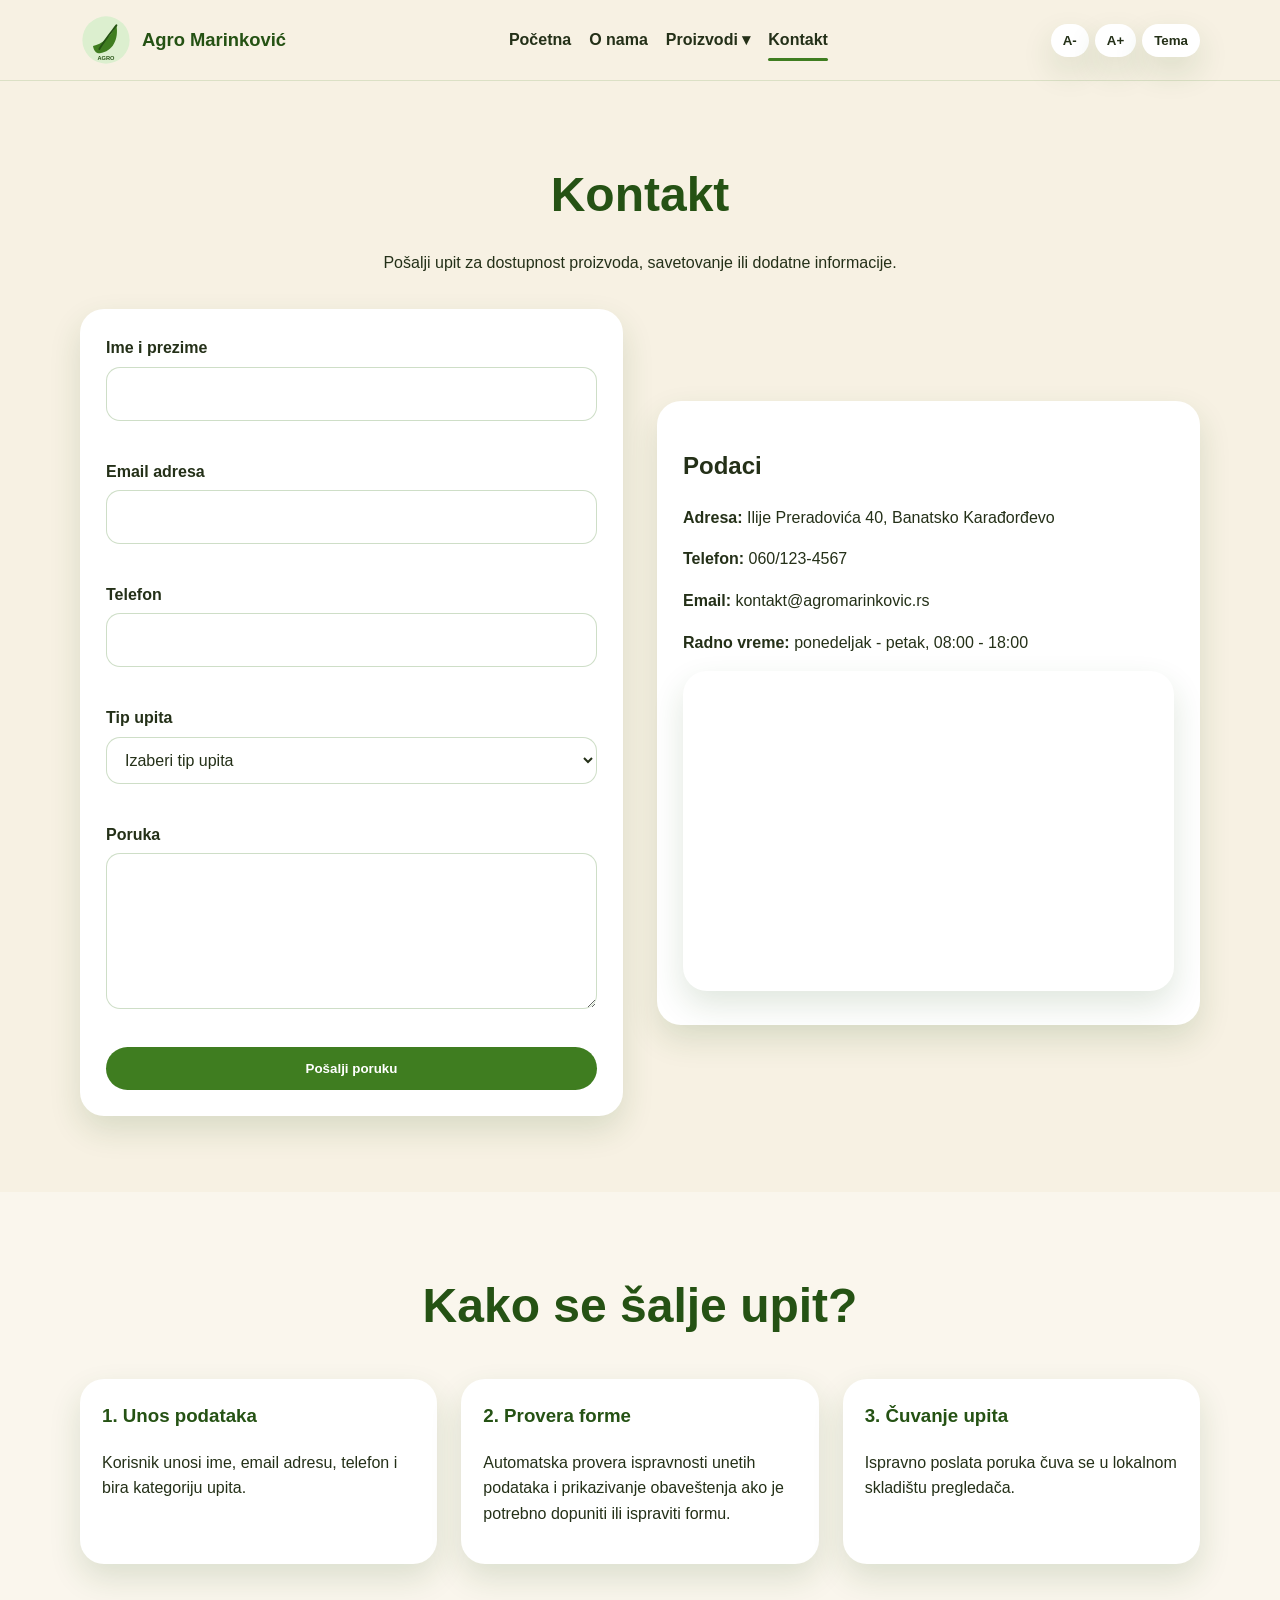
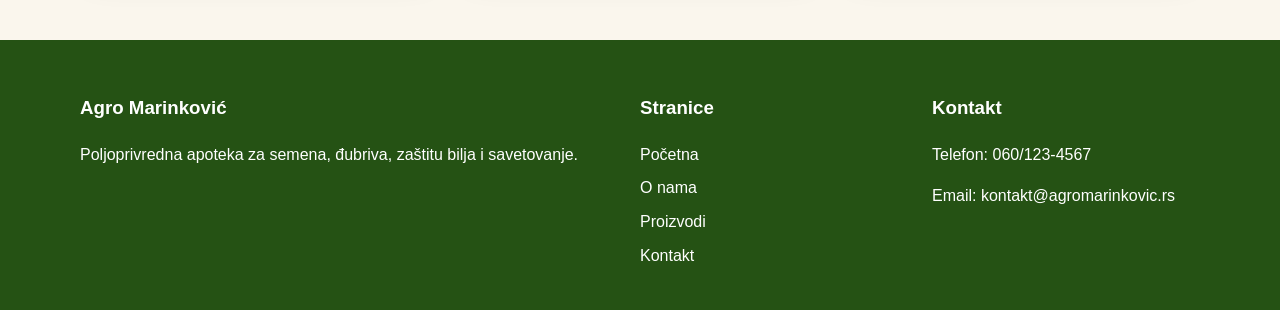
==== kontakt.html @ a2be4af8 "Add files via upload" ====
<!DOCTYPE html>
<html lang="sr">
<head>
    <meta charset="UTF-8">
    <meta name="description" content="Kontakt strana poljoprivredne apoteke Agro Marinković sa formom, mapom, radnim vremenom i podacima za kontakt.">
    <meta name="keywords" content="Agro Marinković, kontakt, poljoprivredna apoteka, forma, mapa">
    <meta name="author" content="Jovana Marinkovic">
    <meta name="viewport" content="width=device-width, initial-scale=1.0">
    <title>Kontakt - Agro Marinković</title>
    <link rel="stylesheet" href="css/stil.css">
</head>
<body>
    <header class="zaglavlje">
        <div class="omotac navigacija">
            <a href="index.html" class="logo">
                <img src="slike/logo.svg" alt="Logo poljoprivredne apoteke Agro Marinković">
                <span>Agro Marinković</span>
            </a>

            <button class="dugme-meni" id="dugmeMeni">☰</button>

            <nav class="meni" id="meni">
                <a href="index.html">Početna</a>
                <a href="o-nama.html">O nama</a>

                <div class="padajuci-meni">
                    <button class="padajuci-dugme" type="button">Proizvodi ▾</button>

                    <div class="padajuci-sadrzaj">
                        <a href="proizvodi.html#semena">Semena</a>
                        <a href="proizvodi.html#djubriva">Đubriva</a>
                        <a href="proizvodi.html#zastita">Zaštita bilja</a>
                        <a href="proizvodi.html#navodnjavanje">Navodnjavanje</a>
                    </div>
                </div>

                <a href="kontakt.html" class="aktivna">Kontakt</a>
            </nav>

            <div class="podesavanja">
                <button id="manjiFont">A-</button>
                <button id="veciFont">A+</button>
                <button id="promenaTeme">Tema</button>
            </div>
        </div>
    </header>

    <main>
        <section class="sekcija">
            <div class="omotac">
                <div class="naslov-sekcije">
                    <h1>Kontakt</h1>
                    <p>Pošalji upit za dostupnost proizvoda, savetovanje ili dodatne informacije.</p>
                </div>

                <div class="dve-kolone">
                    <form class="forma" id="kontaktForma">
                        <div class="polje">
                            <label for="ime">Ime i prezime</label>
                            <input type="text" id="ime" name="ime">
                            <span class="greska" id="greskaIme"></span>
                        </div>

                        <div class="polje">
                            <label for="email">Email adresa</label>
                            <input type="email" id="email" name="email">
                            <span class="greska" id="greskaEmail"></span>
                        </div>

                        <div class="polje">
                            <label for="telefon">Telefon</label>
                            <input type="text" id="telefon" name="telefon">
                            <span class="greska" id="greskaTelefon"></span>
                        </div>

                        <div class="polje">
                            <label for="tip">Tip upita</label>
                            <select id="tip" name="tip">
                                <option value="">Izaberi tip upita</option>
                                <option value="Semena">Semena</option>
                                <option value="Đubriva">Đubriva</option>
                                <option value="Zaštita bilja">Zaštita bilja</option>
                                <option value="Oprema">Oprema</option>
                                <option value="Savetovanje">Savetovanje</option>
                            </select>
                            <span class="greska" id="greskaTip"></span>
                        </div>

                        <div class="polje">
                            <label for="poruka">Poruka</label>
                            <textarea id="poruka" name="poruka" rows="5"></textarea>
                            <span class="greska" id="greskaPoruka"></span>
                        </div>

                        <button type="submit" class="dugme primarno">Pošalji poruku</button>
                        <p class="uspeh" id="uspeh">Poruka je uspešno sačuvana u pregledaču.</p>
                    </form>

                   <div class="panel">
    <h2>Podaci</h2>
    <p><strong>Adresa:</strong> Ilije Preradovića 40, Banatsko Karađorđevo</p>
    <p><strong>Telefon:</strong> 060/123-4567</p>
    <p><strong>Email:</strong> kontakt@agromarinkovic.rs</p>
    <p><strong>Radno vreme:</strong> ponedeljak - petak, 08:00 - 18:00</p>

    <iframe class="ugradjeni-okvir" src="https://www.google.com/maps?q=Ilije%20Preradovi%C4%87a%2040%2C%20Banatsko%20Kara%C4%91or%C4%91evo&output=embed" title="Mapa lokacije Agro Marinković"></iframe>
</div>
                </div>
            </div>
        </section>

        <section class="sekcija svetla">
            <div class="omotac">
                <div class="naslov-sekcije">
                    <h2>Kako se šalje upit?</h2>
                    
                </div>

                <div class="tri-kolone">
                    <article class="kartica">
                        <div>
                            <h3>1. Unos podataka</h3>
                            <p>Korisnik unosi ime, email adresu, telefon i bira kategoriju upita.</p>
                        </div>
                    </article>

                    <article class="kartica">
                        <div>
                            <h3>2. Provera forme</h3>
                            <p>Automatska provera ispravnosti unetih podataka i prikazivanje obaveštenja ako je potrebno dopuniti ili ispraviti formu.</p>
                        </div>
                    </article>

                    <article class="kartica">
                        <div>
                            <h3>3. Čuvanje upita</h3>
                            <p>Ispravno poslata poruka čuva se u lokalnom skladištu pregledača.</p>
                        </div>
                    </article>
                </div>
            </div>
        </section>
    </main>

    <footer class="podnozje">
        <div class="omotac podnozje-mreza">
            <div>
                <h3>Agro Marinković</h3>
                <p>Poljoprivredna apoteka za semena, đubriva, zaštitu bilja i savetovanje.</p>
            </div>

            <div>
                <h3>Stranice</h3>
                <a href="index.html">Početna</a>
                <a href="o-nama.html">O nama</a>
                <a href="proizvodi.html">Proizvodi</a>
                <a href="kontakt.html">Kontakt</a>
            </div>

            <div>
                <h3>Kontakt</h3>
                <p>Telefon: 060/123-4567</p>
                <p>Email: kontakt@agromarinkovic.rs</p>
            </div>
        </div>
    </footer>

    <script src="js/skripta.js"></script>
</body>
</html>
---- css/stil.css ----
:root {
    --zelena: #3f7d20;
    --tamnozelena: #255214;
    --svetlozelena: #dcefcf;
    --bez: #f7f1e3;
    --bela: #ffffff;
    --braon: #8b5e34;
    --tekst: #243018;
    --senka: 0 14px 32px rgba(37, 82, 20, 0.14);
    --velicina: 16px;
}

* {
    box-sizing: border-box;
}

html {
    scroll-behavior: smooth;
}

body {
    margin: 0;
    font-family: Arial, Helvetica, sans-serif;
    font-size: var(--velicina);
    line-height: 1.6;
    background: var(--bez);
    color: var(--tekst);
}

body.tamna-tema {
    --bez: #172113;
    --bela: #24301f;
    --tekst: #f4f7ef;
    --svetlozelena: #31452a;
    --senka: 0 14px 32px rgba(0, 0, 0, 0.35);
}

img {
    max-width: 100%;
    display: block;
}

a {
    color: inherit;
}

.omotac {
    width: min(1120px, 92%);
    margin: auto;
}

.zaglavlje {
    position: sticky;
    top: 0;
    z-index: 50;
    background: rgba(247, 241, 227, 0.96);
    border-bottom: 1px solid rgba(63, 125, 32, 0.15);
}

body.tamna-tema .zaglavlje {
    background: rgba(23, 33, 19, 0.96);
}

.navigacija {
    display: flex;
    align-items: center;
    justify-content: space-between;
    gap: 18px;
    padding: 14px 0;
}

.logo {
    display: flex;
    align-items: center;
    gap: 10px;
    text-decoration: none;
    font-weight: 800;
    color: var(--tamnozelena);
}

body.tamna-tema .logo {
    color: var(--svetlozelena);
}

.logo img {
    width: 52px;
    height: 52px;
}

.logo span {
    font-size: 1.15rem;
}

.meni {
    display: flex;
    align-items: center;
    gap: 18px;
}

.meni a {
    text-decoration: none;
    font-weight: 700;
    padding: 8px 0;
    position: relative;
}

.meni a::after {
    content: "";
    position: absolute;
    left: 0;
    bottom: 0;
    width: 0;
    height: 3px;
    background: var(--zelena);
    border-radius: 20px;
    transition: 0.25s;
}

.meni a:hover::after,
.meni a.aktivna::after {
    width: 100%;
}

.podesavanja {
    display: flex;
    gap: 6px;
}

.podesavanja button,
.dugme-meni {
    border: 0;
    background: var(--bela);
    color: var(--tekst);
    box-shadow: var(--senka);
    border-radius: 999px;
    padding: 9px 12px;
    font-weight: 800;
    cursor: pointer;
    transition: 0.25s;
}

.podesavanja button:hover,
.dugme-meni:hover {
    transform: translateY(-2px);
}

.dugme-meni {
    display: none;
    font-size: 1.3rem;
}

.pocetna {
    min-height: 74vh;
    display: flex;
    align-items: center;
    background: linear-gradient(135deg, #dcefcf, #f7f1e3);
    overflow: hidden;
}

body.tamna-tema .pocetna {
    background: linear-gradient(135deg, #24301f, #172113);
}

.pocetna-sadrzaj {
    display: grid;
    grid-template-columns: 1.1fr 0.9fr;
    gap: 44px;
    align-items: center;
    padding: 70px 0;
}

.pocetna h1 {
    font-size: clamp(2.4rem, 5vw, 4.8rem);
    line-height: 1.05;
    margin: 0 0 18px;
    color: var(--tamnozelena);
}

body.tamna-tema .pocetna h1 {
    color: var(--svetlozelena);
}

.pocetna p {
    font-size: 1.1rem;
}

.oznaka {
    display: inline-block;
    background: var(--zelena);
    color: white;
    padding: 8px 14px;
    border-radius: 999px;
    font-weight: 800;
    margin-bottom: 16px;
}

.tamna-oznaka {
    background: var(--svetlozelena);
    color: var(--tamnozelena);
}

.dugmad {
    display: flex;
    flex-wrap: wrap;
    gap: 12px;
    margin-top: 24px;
}

.dugme,
.malo-dugme {
    display: inline-flex;
    align-items: center;
    justify-content: center;
    text-decoration: none;
    border: 0;
    cursor: pointer;
    border-radius: 999px;
    font-weight: 800;
    transition: 0.25s;
}

.dugme {
    padding: 14px 22px;
}

.malo-dugme {
    padding: 10px 16px;
    background: var(--svetlozelena);
    color: var(--tamnozelena);
}

.primarno {
    background: var(--zelena);
    color: white;
}

.sekundarno {
    background: var(--bela);
    color: var(--tamnozelena);
    box-shadow: var(--senka);
}

.dugme:hover,
.malo-dugme:hover {
    transform: translateY(-3px);
}

.sekcija {
    padding: 76px 0;
}

.svetla {
    background: rgba(255, 255, 255, 0.35);
}

body.tamna-tema .svetla {
    background: rgba(255, 255, 255, 0.04);
}

.naslov-sekcije {
    max-width: 760px;
    margin: 0 auto 34px;
    text-align: center;
}

.naslov-sekcije h1,
.naslov-sekcije h2 {
    margin: 0 0 10px;
    color: var(--tamnozelena);
    font-size: clamp(1.9rem, 4vw, 3rem);
}

body.tamna-tema .naslov-sekcije h1,
body.tamna-tema .naslov-sekcije h2 {
    color: var(--svetlozelena);
}

.tri-kolone {
    display: grid;
    grid-template-columns: repeat(3, 1fr);
    gap: 24px;
}

.kartica {
    background: var(--bela);
    border-radius: 24px;
    box-shadow: var(--senka);
    overflow: hidden;
    transition: 0.3s;
}

.kartica:hover {
    transform: translateY(-8px);
}

.kartica img {
    width: 100%;
    height: 220px;
    object-fit: cover;
}

.kartica div {
    padding: 22px;
}

.kartica h2,
.kartica h3 {
    margin-top: 0;
    color: var(--tamnozelena);
}

body.tamna-tema .kartica h2,
body.tamna-tema .kartica h3 {
    color: var(--svetlozelena);
}

.dve-kolone {
    display: grid;
    grid-template-columns: 1fr 1fr;
    gap: 34px;
    align-items: center;
}

.lista {
    list-style: none;
    padding: 0;
    margin: 22px 0 0;
}

.lista li {
    padding: 12px 0;
    border-bottom: 1px solid rgba(63, 125, 32, 0.18);
}

.lista li::before {
    content: "✓ ";
    color: var(--zelena);
    font-weight: 900;
}

.zaobljena-slika,
.panel,
.forma,
.tabela,
.ugradjeni-okvir,
.video {
    border-radius: 24px;
    box-shadow: var(--senka);
}

.panel,
.forma {
    background: var(--bela);
    padding: 26px;
}

.video {
    width: 100%;
    background: #111;
}

.ugradjeni-okvir {
    width: 100%;
    min-height: 320px;
    border: 0;
}

.slajder {
    position: relative;
    border-radius: 24px;
    overflow: hidden;
    box-shadow: var(--senka);
    background: var(--bela);
}

.slajd {
    display: none;
    width: 100%;
    height: 420px;
    object-fit: cover;
}

.slajd.aktivan {
    display: block;
    animation: promenaSlike 0.4s ease;
}

.strelica {
    position: absolute;
    top: 50%;
    transform: translateY(-50%);
    border: 0;
    width: 46px;
    height: 46px;
    border-radius: 50%;
    background: rgba(255, 255, 255, 0.88);
    color: var(--tamnozelena);
    font-size: 1.8rem;
    font-weight: 900;
    cursor: pointer;
}

.levo {
    left: 14px;
}

.desno {
    right: 14px;
}

.pitanja {
    max-width: 850px;
    margin: auto;
}

.pitanje {
    width: 100%;
    border: 0;
    background: var(--bela);
    color: var(--tekst);
    padding: 18px 20px;
    text-align: left;
    font-weight: 900;
    font-size: 1rem;
    cursor: pointer;
    border-radius: 18px;
    box-shadow: var(--senka);
    margin-top: 12px;
}

.odgovor {
    display: none;
    background: var(--bela);
    padding: 0 20px 18px;
    border-radius: 0 0 18px 18px;
}

.odgovor.otvoren {
    display: block;
}

.tabela {
    width: 100%;
    border-collapse: collapse;
    overflow: hidden;
    background: var(--bela);
}

.tabela th,
.tabela td {
    padding: 15px;
    border-bottom: 1px solid rgba(63, 125, 32, 0.18);
    text-align: left;
}

.tabela th {
    background: var(--zelena);
    color: white;
}

.forma {
    display: grid;
    gap: 14px;
}

.polje {
    display: grid;
    gap: 6px;
}

.polje label {
    font-weight: 800;
}

.polje input,
.polje select,
.polje textarea {
    width: 100%;
    padding: 13px 14px;
    border: 1px solid rgba(63, 125, 32, 0.25);
    border-radius: 14px;
    background: var(--bela);
    color: var(--tekst);
    font: inherit;
}

.greska {
    color: #b00020;
    min-height: 18px;
    font-size: 0.92rem;
}

.uspeh {
    display: none;
    background: var(--svetlozelena);
    color: var(--tamnozelena);
    padding: 14px;
    border-radius: 14px;
    font-weight: 800;
}

.uspeh.prikazan {
    display: block;
}

.podnozje {
    background: var(--tamnozelena);
    color: white;
    padding: 34px 0;
}

.podnozje-mreza {
    display: grid;
    grid-template-columns: 2fr 1fr 1fr;
    gap: 24px;
}

.podnozje a {
    display: block;
    color: white;
    margin-bottom: 8px;
    text-decoration: none;
}

@keyframes promenaSlike {
    from {
        opacity: 0.45;
        transform: scale(1.03);
    }

    to {
        opacity: 1;
        transform: scale(1);
    }
}

@media (max-width: 850px) {
    .dugme-meni {
        display: inline-flex;
    }

    .meni {
        position: absolute;
        top: 82px;
        left: 4%;
        right: 4%;
        display: none;
        flex-direction: column;
        align-items: flex-start;
        background: var(--bela);
        padding: 18px;
        border-radius: 22px;
        box-shadow: var(--senka);
    }

    .meni.otvoren {
        display: flex;
    }

    .pocetna-sadrzaj,
    .dve-kolone,
    .tri-kolone,
    .podnozje-mreza {
        grid-template-columns: 1fr;
    }

    .slajd {
        height: 310px;
    }
}

@media (max-width: 520px) {
    .podesavanja {
        gap: 4px;
    }

    .podesavanja button {
        padding: 8px 9px;
        font-size: 0.85rem;
    }

    .sekcija {
        padding: 54px 0;
    }

    .pocetna-sadrzaj {
        padding: 50px 0;
    }
}.padajuci-meni {
    position: relative;
}

.padajuci-dugme {
    background: transparent;
    border: 0;
    color: var(--tekst);
    font: inherit;
    font-weight: 700;
    cursor: pointer;
    padding: 8px 0;
}

.padajuci-dugme.aktivna {
    position: relative;
}

.padajuci-dugme.aktivna::after {
    content: "";
    position: absolute;
    left: 0;
    bottom: 0;
    width: 100%;
    height: 3px;
    background: var(--zelena);
    border-radius: 20px;
}

.padajuci-sadrzaj {
    display: none;
    position: absolute;
    top: 36px;
    left: 0;
    min-width: 190px;
    background: var(--bela);
    box-shadow: var(--senka);
    border-radius: 16px;
    padding: 10px;
    z-index: 100;
}

.padajuci-sadrzaj a {
    display: block;
    padding: 10px 14px;
    border-radius: 12px;
    text-decoration: none;
    white-space: nowrap;
}

.padajuci-sadrzaj a::after {
    display: none;
}

.padajuci-sadrzaj a:hover {
    background: var(--svetlozelena);
}

.padajuci-meni:hover .padajuci-sadrzaj {
    display: block;
}

.padajuci-meni.otvoren .padajuci-sadrzaj {
    display: block;
}

@media (max-width: 850px) {
    .padajuci-meni {
        width: 100%;
    }

    .padajuci-dugme {
        width: 100%;
        text-align: left;
    }

    .padajuci-sadrzaj {
        position: static;
        box-shadow: none;
        background: transparent;
        padding: 6px 0 0 14px;
        border-radius: 0;
    }

    .padajuci-sadrzaj a {
        padding: 8px 0;
    }
}
.youtube-prikaz {
    position: relative;
    width: 100%;
    min-height: 320px;
    border-radius: 24px;
    overflow: hidden;
    box-shadow: var(--senka);
    background: #111;
}

.youtube-prikaz img {
    width: 100%;
    height: 420px;
    object-fit: cover;
    display: block;
}

.dugme-pusti-video {
    position: absolute;
    top: 50%;
    left: 50%;
    transform: translate(-50%, -50%);
    width: 82px;
    height: 82px;
    border-radius: 50%;
    border: 0;
    background: rgba(255, 255, 255, 0.92);
    color: var(--tamnozelena);
    font-size: 2rem;
    font-weight: 900;
    cursor: pointer;
    box-shadow: 0 10px 24px rgba(0, 0, 0, 0.2);
    transition: 0.25s;
}

.dugme-pusti-video:hover {
    transform: translate(-50%, -50%) scale(1.08);
}

.youtube-prikaz iframe {
    width: 100%;
    height: 420px;
    border: 0;
    display: block;
}
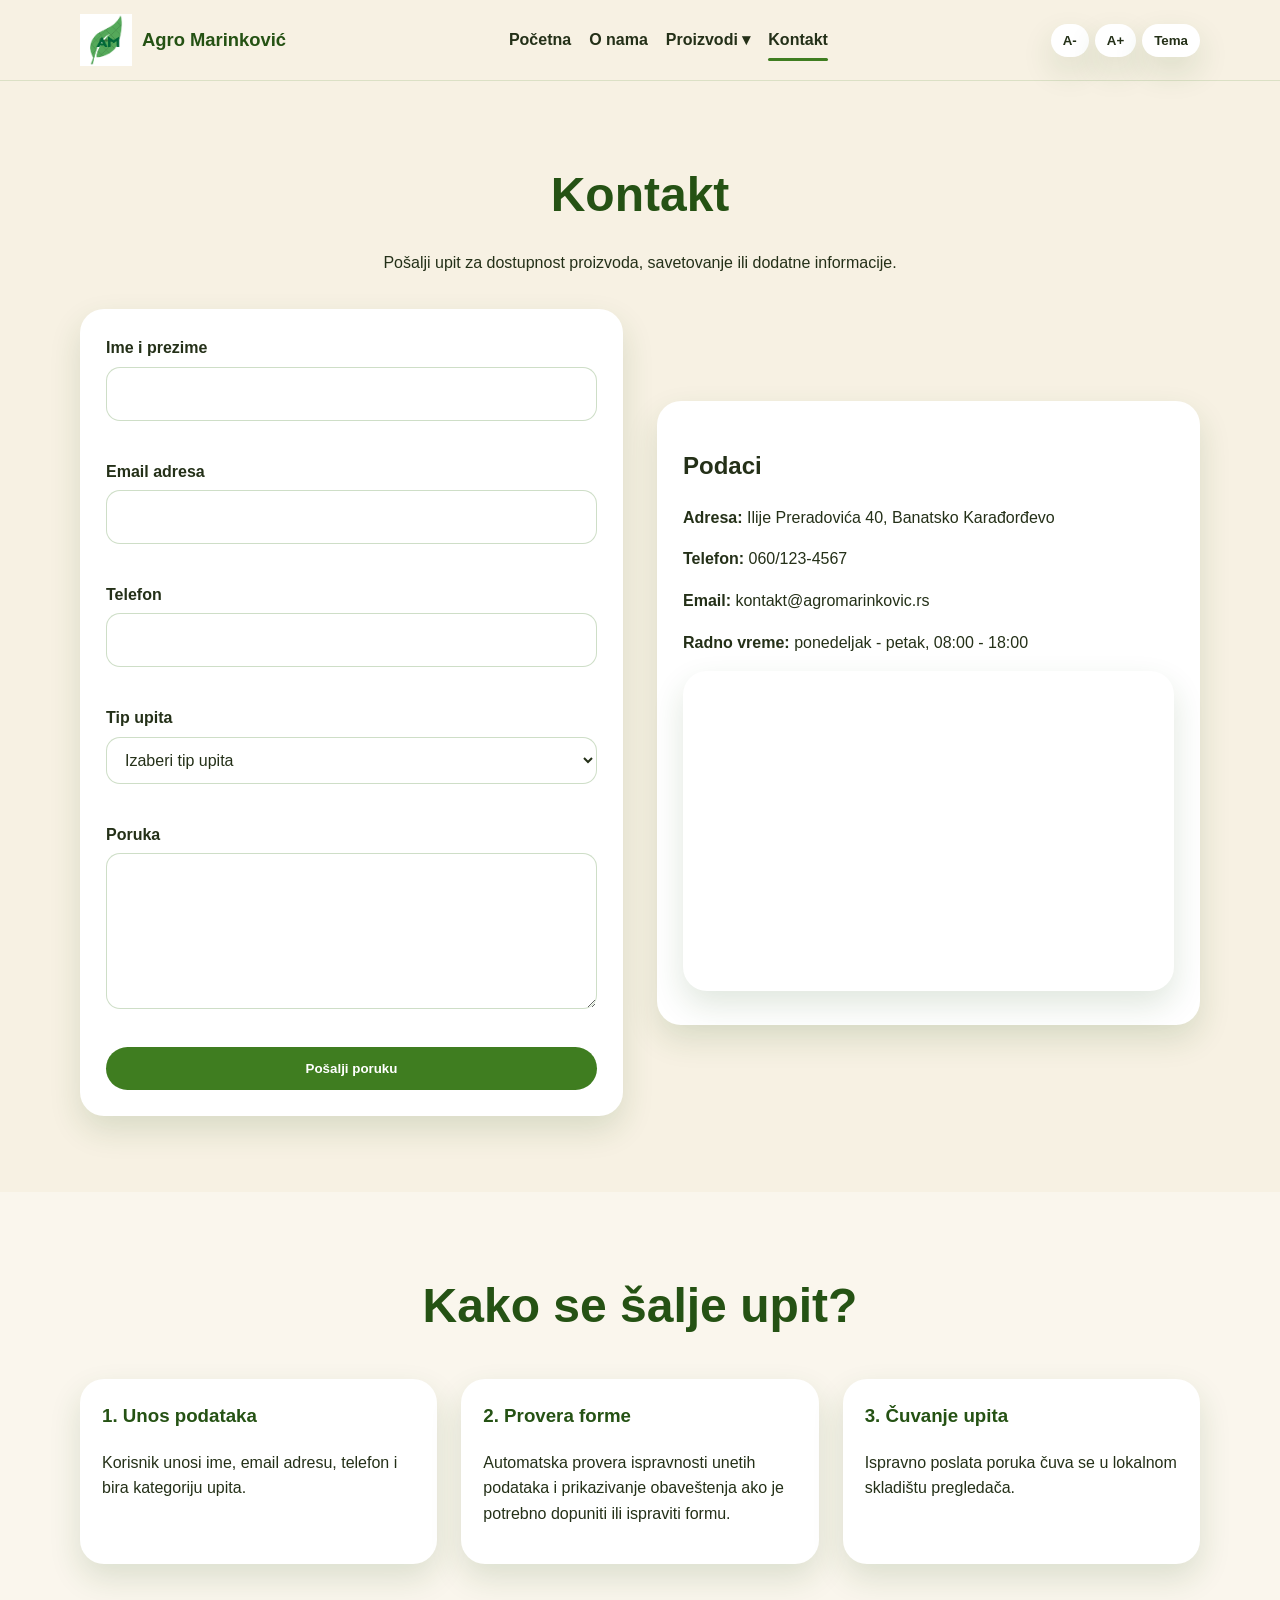
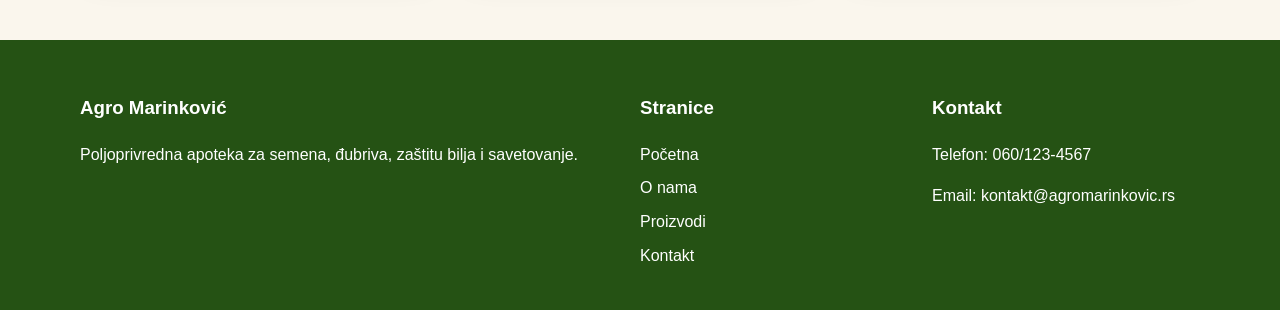
==== commit 1cd813e4: "Replace logo image in kontakt.html" ====
--- a/kontakt.html
+++ b/kontakt.html
@@ -13,7 +13,7 @@
     <header class="zaglavlje">
         <div class="omotac navigacija">
             <a href="index.html" class="logo">
-                <img src="slike/logo.svg" alt="Logo poljoprivredne apoteke Agro Marinković">
+                <img src="slike/logo.png" alt="Logo poljoprivredne apoteke Agro Marinković">
                 <span>Agro Marinković</span>
             </a>
 
@@ -167,4 +167,4 @@
 
     <script src="js/skripta.js"></script>
 </body>
-</html>+</html>
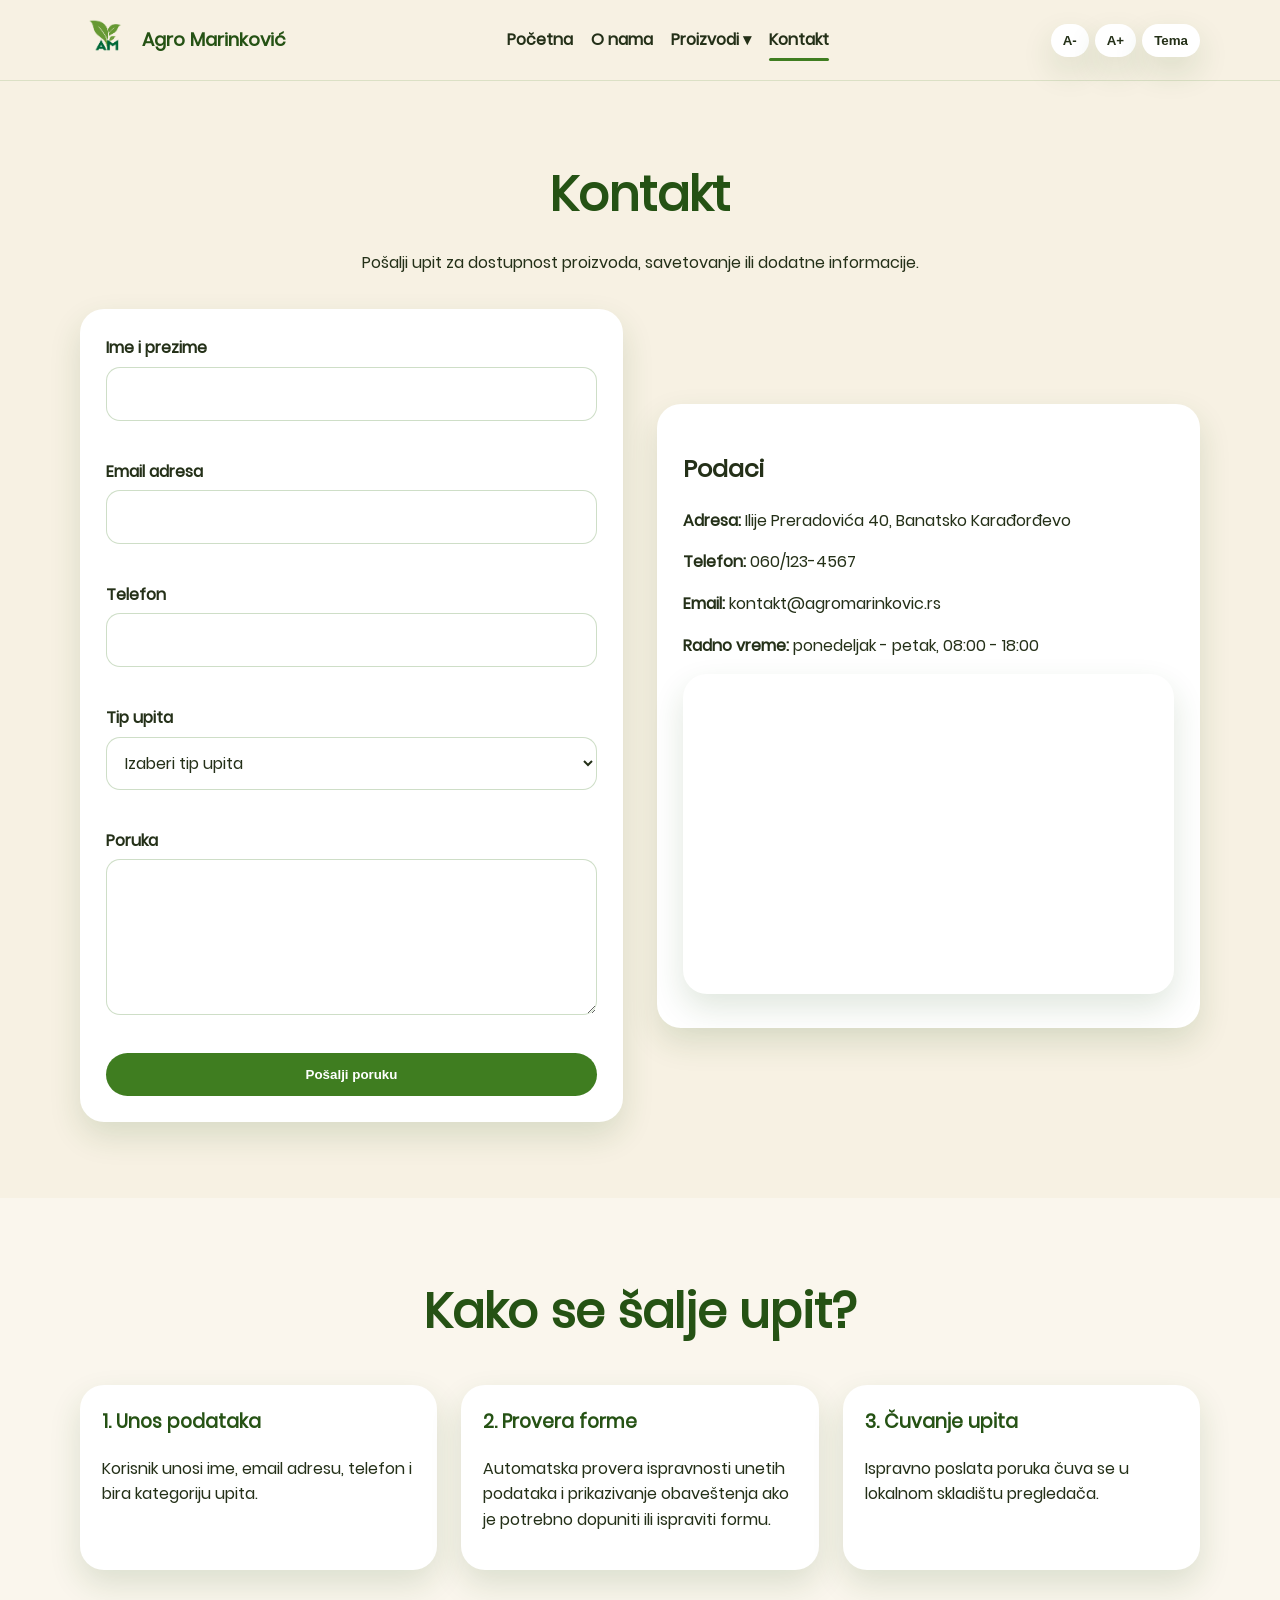
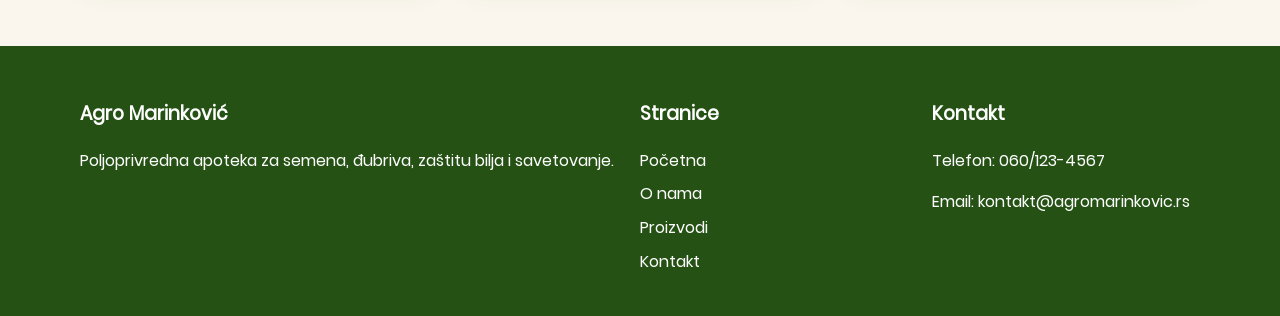
==== commit 2aef4425: "Finalna ispravljena verzija rada" ====
--- a/kontakt.html
+++ b/kontakt.html
@@ -1,170 +1,170 @@
-<!DOCTYPE html>
-<html lang="sr">
-<head>
-    <meta charset="UTF-8">
-    <meta name="description" content="Kontakt strana poljoprivredne apoteke Agro Marinković sa formom, mapom, radnim vremenom i podacima za kontakt.">
-    <meta name="keywords" content="Agro Marinković, kontakt, poljoprivredna apoteka, forma, mapa">
-    <meta name="author" content="Jovana Marinkovic">
-    <meta name="viewport" content="width=device-width, initial-scale=1.0">
-    <title>Kontakt - Agro Marinković</title>
-    <link rel="stylesheet" href="css/stil.css">
-</head>
-<body>
-    <header class="zaglavlje">
-        <div class="omotac navigacija">
-            <a href="index.html" class="logo">
-                <img src="slike/logo.png" alt="Logo poljoprivredne apoteke Agro Marinković">
-                <span>Agro Marinković</span>
-            </a>
-
-            <button class="dugme-meni" id="dugmeMeni">☰</button>
-
-            <nav class="meni" id="meni">
-                <a href="index.html">Početna</a>
-                <a href="o-nama.html">O nama</a>
-
-                <div class="padajuci-meni">
-                    <button class="padajuci-dugme" type="button">Proizvodi ▾</button>
-
-                    <div class="padajuci-sadrzaj">
-                        <a href="proizvodi.html#semena">Semena</a>
-                        <a href="proizvodi.html#djubriva">Đubriva</a>
-                        <a href="proizvodi.html#zastita">Zaštita bilja</a>
-                        <a href="proizvodi.html#navodnjavanje">Navodnjavanje</a>
-                    </div>
-                </div>
-
-                <a href="kontakt.html" class="aktivna">Kontakt</a>
-            </nav>
-
-            <div class="podesavanja">
-                <button id="manjiFont">A-</button>
-                <button id="veciFont">A+</button>
-                <button id="promenaTeme">Tema</button>
-            </div>
-        </div>
-    </header>
-
-    <main>
-        <section class="sekcija">
-            <div class="omotac">
-                <div class="naslov-sekcije">
-                    <h1>Kontakt</h1>
-                    <p>Pošalji upit za dostupnost proizvoda, savetovanje ili dodatne informacije.</p>
-                </div>
-
-                <div class="dve-kolone">
-                    <form class="forma" id="kontaktForma">
-                        <div class="polje">
-                            <label for="ime">Ime i prezime</label>
-                            <input type="text" id="ime" name="ime">
-                            <span class="greska" id="greskaIme"></span>
-                        </div>
-
-                        <div class="polje">
-                            <label for="email">Email adresa</label>
-                            <input type="email" id="email" name="email">
-                            <span class="greska" id="greskaEmail"></span>
-                        </div>
-
-                        <div class="polje">
-                            <label for="telefon">Telefon</label>
-                            <input type="text" id="telefon" name="telefon">
-                            <span class="greska" id="greskaTelefon"></span>
-                        </div>
-
-                        <div class="polje">
-                            <label for="tip">Tip upita</label>
-                            <select id="tip" name="tip">
-                                <option value="">Izaberi tip upita</option>
-                                <option value="Semena">Semena</option>
-                                <option value="Đubriva">Đubriva</option>
-                                <option value="Zaštita bilja">Zaštita bilja</option>
-                                <option value="Oprema">Oprema</option>
-                                <option value="Savetovanje">Savetovanje</option>
-                            </select>
-                            <span class="greska" id="greskaTip"></span>
-                        </div>
-
-                        <div class="polje">
-                            <label for="poruka">Poruka</label>
-                            <textarea id="poruka" name="poruka" rows="5"></textarea>
-                            <span class="greska" id="greskaPoruka"></span>
-                        </div>
-
-                        <button type="submit" class="dugme primarno">Pošalji poruku</button>
-                        <p class="uspeh" id="uspeh">Poruka je uspešno sačuvana u pregledaču.</p>
-                    </form>
-
-                   <div class="panel">
-    <h2>Podaci</h2>
-    <p><strong>Adresa:</strong> Ilije Preradovića 40, Banatsko Karađorđevo</p>
-    <p><strong>Telefon:</strong> 060/123-4567</p>
-    <p><strong>Email:</strong> kontakt@agromarinkovic.rs</p>
-    <p><strong>Radno vreme:</strong> ponedeljak - petak, 08:00 - 18:00</p>
-
-    <iframe class="ugradjeni-okvir" src="https://www.google.com/maps?q=Ilije%20Preradovi%C4%87a%2040%2C%20Banatsko%20Kara%C4%91or%C4%91evo&output=embed" title="Mapa lokacije Agro Marinković"></iframe>
-</div>
-                </div>
-            </div>
-        </section>
-
-        <section class="sekcija svetla">
-            <div class="omotac">
-                <div class="naslov-sekcije">
-                    <h2>Kako se šalje upit?</h2>
-                    
-                </div>
-
-                <div class="tri-kolone">
-                    <article class="kartica">
-                        <div>
-                            <h3>1. Unos podataka</h3>
-                            <p>Korisnik unosi ime, email adresu, telefon i bira kategoriju upita.</p>
-                        </div>
-                    </article>
-
-                    <article class="kartica">
-                        <div>
-                            <h3>2. Provera forme</h3>
-                            <p>Automatska provera ispravnosti unetih podataka i prikazivanje obaveštenja ako je potrebno dopuniti ili ispraviti formu.</p>
-                        </div>
-                    </article>
-
-                    <article class="kartica">
-                        <div>
-                            <h3>3. Čuvanje upita</h3>
-                            <p>Ispravno poslata poruka čuva se u lokalnom skladištu pregledača.</p>
-                        </div>
-                    </article>
-                </div>
-            </div>
-        </section>
-    </main>
-
-    <footer class="podnozje">
-        <div class="omotac podnozje-mreza">
-            <div>
-                <h3>Agro Marinković</h3>
-                <p>Poljoprivredna apoteka za semena, đubriva, zaštitu bilja i savetovanje.</p>
-            </div>
-
-            <div>
-                <h3>Stranice</h3>
-                <a href="index.html">Početna</a>
-                <a href="o-nama.html">O nama</a>
-                <a href="proizvodi.html">Proizvodi</a>
-                <a href="kontakt.html">Kontakt</a>
-            </div>
-
-            <div>
-                <h3>Kontakt</h3>
-                <p>Telefon: 060/123-4567</p>
-                <p>Email: kontakt@agromarinkovic.rs</p>
-            </div>
-        </div>
-    </footer>
-
-    <script src="js/skripta.js"></script>
-</body>
-</html>
+<!DOCTYPE html>
+<html lang="sr">
+<head>
+    <meta charset="UTF-8">
+    <meta name="description" content="Kontakt strana poljoprivredne apoteke Agro Marinković sa formom, mapom, radnim vremenom i podacima za kontakt.">
+    <meta name="keywords" content="Agro Marinković, kontakt, poljoprivredna apoteka, forma, mapa">
+    <meta name="author" content="Jovana Marinkovic">
+    <meta name="viewport" content="width=device-width, initial-scale=1.0">
+    <title>Kontakt - Agro Marinković</title>
+    <link rel="stylesheet" href="css/stil.css">
+</head>
+<body>
+    <header class="zaglavlje">
+        <div class="omotac navigacija">
+            <a href="index.html" class="logo">
+                <img src="slike/logo.png" alt="Logo poljoprivredne apoteke Agro Marinković">
+                <span>Agro Marinković</span>
+            </a>
+
+            <button class="dugme-meni" id="dugmeMeni">☰</button>
+
+            <nav class="meni" id="meni">
+                <a href="index.html">Početna</a>
+                <a href="o-nama.html">O nama</a>
+
+                <div class="padajuci-meni">
+                    <button class="padajuci-dugme" type="button">Proizvodi ▾</button>
+
+                    <div class="padajuci-sadrzaj">
+                        <a href="proizvodi.html#semena">Semena</a>
+                        <a href="proizvodi.html#djubriva">Đubriva</a>
+                        <a href="proizvodi.html#zastita">Zaštita bilja</a>
+                        <a href="proizvodi.html#navodnjavanje">Navodnjavanje</a>
+                    </div>
+                </div>
+
+                <a href="kontakt.html" class="aktivna">Kontakt</a>
+            </nav>
+
+            <div class="podesavanja">
+                <button id="manjiFont">A-</button>
+                <button id="veciFont">A+</button>
+                <button id="promenaTeme">Tema</button>
+            </div>
+        </div>
+    </header>
+
+    <main>
+        <section class="sekcija">
+            <div class="omotac">
+                <div class="naslov-sekcije">
+                    <h1>Kontakt</h1>
+                    <p>Pošalji upit za dostupnost proizvoda, savetovanje ili dodatne informacije.</p>
+                </div>
+
+                <div class="dve-kolone">
+                    <form class="forma" id="kontaktForma">
+                        <div class="polje">
+                            <label for="ime">Ime i prezime</label>
+                            <input type="text" id="ime" name="ime">
+                            <span class="greska" id="greskaIme"></span>
+                        </div>
+
+                        <div class="polje">
+                            <label for="email">Email adresa</label>
+                            <input type="email" id="email" name="email">
+                            <span class="greska" id="greskaEmail"></span>
+                        </div>
+
+                        <div class="polje">
+                            <label for="telefon">Telefon</label>
+                            <input type="text" id="telefon" name="telefon">
+                            <span class="greska" id="greskaTelefon"></span>
+                        </div>
+
+                        <div class="polje">
+                            <label for="tip">Tip upita</label>
+                            <select id="tip" name="tip">
+                                <option value="">Izaberi tip upita</option>
+                                <option value="Semena">Semena</option>
+                                <option value="Đubriva">Đubriva</option>
+                                <option value="Zaštita bilja">Zaštita bilja</option>
+                                <option value="Oprema">Oprema</option>
+                                <option value="Savetovanje">Savetovanje</option>
+                            </select>
+                            <span class="greska" id="greskaTip"></span>
+                        </div>
+
+                        <div class="polje">
+                            <label for="poruka">Poruka</label>
+                            <textarea id="poruka" name="poruka" rows="5"></textarea>
+                            <span class="greska" id="greskaPoruka"></span>
+                        </div>
+
+                        <button type="submit" class="dugme primarno">Pošalji poruku</button>
+                        <p class="uspeh" id="uspeh">Poruka je uspešno sačuvana u pregledaču.</p>
+                    </form>
+
+                   <div class="panel">
+    <h2>Podaci</h2>
+    <p><strong>Adresa:</strong> Ilije Preradovića 40, Banatsko Karađorđevo</p>
+    <p><strong>Telefon:</strong> 060/123-4567</p>
+    <p><strong>Email:</strong> kontakt@agromarinkovic.rs</p>
+    <p><strong>Radno vreme:</strong> ponedeljak - petak, 08:00 - 18:00</p>
+
+    <iframe class="ugradjeni-okvir" src="https://www.google.com/maps?q=Ilije%20Preradovi%C4%87a%2040%2C%20Banatsko%20Kara%C4%91or%C4%91evo&output=embed" title="Mapa lokacije Agro Marinković"></iframe>
+</div>
+                </div>
+            </div>
+        </section>
+
+        <section class="sekcija svetla">
+            <div class="omotac">
+                <div class="naslov-sekcije">
+                    <h2>Kako se šalje upit?</h2>
+                    
+                </div>
+
+                <div class="tri-kolone">
+                    <article class="kartica">
+                        <div>
+                            <h3>1. Unos podataka</h3>
+                            <p>Korisnik unosi ime, email adresu, telefon i bira kategoriju upita.</p>
+                        </div>
+                    </article>
+
+                    <article class="kartica">
+                        <div>
+                            <h3>2. Provera forme</h3>
+                            <p>Automatska provera ispravnosti unetih podataka i prikazivanje obaveštenja ako je potrebno dopuniti ili ispraviti formu.</p>
+                        </div>
+                    </article>
+
+                    <article class="kartica">
+                        <div>
+                            <h3>3. Čuvanje upita</h3>
+                            <p>Ispravno poslata poruka čuva se u lokalnom skladištu pregledača.</p>
+                        </div>
+                    </article>
+                </div>
+            </div>
+        </section>
+    </main>
+
+    <footer class="podnozje">
+        <div class="omotac podnozje-mreza">
+            <div>
+                <h3>Agro Marinković</h3>
+                <p>Poljoprivredna apoteka za semena, đubriva, zaštitu bilja i savetovanje.</p>
+            </div>
+
+            <div>
+                <h3>Stranice</h3>
+                <a href="index.html">Početna</a>
+                <a href="o-nama.html">O nama</a>
+                <a href="proizvodi.html">Proizvodi</a>
+                <a href="kontakt.html">Kontakt</a>
+            </div>
+
+            <div>
+                <h3>Kontakt</h3>
+                <p>Telefon: 060/123-4567</p>
+                <p>Email: kontakt@agromarinkovic.rs</p>
+            </div>
+        </div>
+    </footer>
+
+    <script src="js/skripta.js"></script>
+</body>
+</html>
--- a/css/stil.css
+++ b/css/stil.css
@@ -1,721 +1,737 @@
-:root {
-    --zelena: #3f7d20;
-    --tamnozelena: #255214;
-    --svetlozelena: #dcefcf;
-    --bez: #f7f1e3;
-    --bela: #ffffff;
-    --braon: #8b5e34;
-    --tekst: #243018;
-    --senka: 0 14px 32px rgba(37, 82, 20, 0.14);
-    --velicina: 16px;
-}
-
-* {
-    box-sizing: border-box;
-}
-
-html {
-    scroll-behavior: smooth;
-}
-
-body {
-    margin: 0;
-    font-family: Arial, Helvetica, sans-serif;
-    font-size: var(--velicina);
-    line-height: 1.6;
-    background: var(--bez);
-    color: var(--tekst);
-}
-
-body.tamna-tema {
-    --bez: #172113;
-    --bela: #24301f;
-    --tekst: #f4f7ef;
-    --svetlozelena: #31452a;
-    --senka: 0 14px 32px rgba(0, 0, 0, 0.35);
-}
-
-img {
-    max-width: 100%;
-    display: block;
-}
-
-a {
-    color: inherit;
-}
-
-.omotac {
-    width: min(1120px, 92%);
-    margin: auto;
-}
-
-.zaglavlje {
-    position: sticky;
-    top: 0;
-    z-index: 50;
-    background: rgba(247, 241, 227, 0.96);
-    border-bottom: 1px solid rgba(63, 125, 32, 0.15);
-}
-
-body.tamna-tema .zaglavlje {
-    background: rgba(23, 33, 19, 0.96);
-}
-
-.navigacija {
-    display: flex;
-    align-items: center;
-    justify-content: space-between;
-    gap: 18px;
-    padding: 14px 0;
-}
-
-.logo {
-    display: flex;
-    align-items: center;
-    gap: 10px;
-    text-decoration: none;
-    font-weight: 800;
-    color: var(--tamnozelena);
-}
-
-body.tamna-tema .logo {
-    color: var(--svetlozelena);
-}
-
-.logo img {
-    width: 52px;
-    height: 52px;
-}
-
-.logo span {
-    font-size: 1.15rem;
-}
-
-.meni {
-    display: flex;
-    align-items: center;
-    gap: 18px;
-}
-
-.meni a {
-    text-decoration: none;
-    font-weight: 700;
-    padding: 8px 0;
-    position: relative;
-}
-
-.meni a::after {
-    content: "";
-    position: absolute;
-    left: 0;
-    bottom: 0;
-    width: 0;
-    height: 3px;
-    background: var(--zelena);
-    border-radius: 20px;
-    transition: 0.25s;
-}
-
-.meni a:hover::after,
-.meni a.aktivna::after {
-    width: 100%;
-}
-
-.podesavanja {
-    display: flex;
-    gap: 6px;
-}
-
-.podesavanja button,
-.dugme-meni {
-    border: 0;
-    background: var(--bela);
-    color: var(--tekst);
-    box-shadow: var(--senka);
-    border-radius: 999px;
-    padding: 9px 12px;
-    font-weight: 800;
-    cursor: pointer;
-    transition: 0.25s;
-}
-
-.podesavanja button:hover,
-.dugme-meni:hover {
-    transform: translateY(-2px);
-}
-
-.dugme-meni {
-    display: none;
-    font-size: 1.3rem;
-}
-
-.pocetna {
-    min-height: 74vh;
-    display: flex;
-    align-items: center;
-    background: linear-gradient(135deg, #dcefcf, #f7f1e3);
-    overflow: hidden;
-}
-
-body.tamna-tema .pocetna {
-    background: linear-gradient(135deg, #24301f, #172113);
-}
-
-.pocetna-sadrzaj {
-    display: grid;
-    grid-template-columns: 1.1fr 0.9fr;
-    gap: 44px;
-    align-items: center;
-    padding: 70px 0;
-}
-
-.pocetna h1 {
-    font-size: clamp(2.4rem, 5vw, 4.8rem);
-    line-height: 1.05;
-    margin: 0 0 18px;
-    color: var(--tamnozelena);
-}
-
-body.tamna-tema .pocetna h1 {
-    color: var(--svetlozelena);
-}
-
-.pocetna p {
-    font-size: 1.1rem;
-}
-
-.oznaka {
-    display: inline-block;
-    background: var(--zelena);
-    color: white;
-    padding: 8px 14px;
-    border-radius: 999px;
-    font-weight: 800;
-    margin-bottom: 16px;
-}
-
-.tamna-oznaka {
-    background: var(--svetlozelena);
-    color: var(--tamnozelena);
-}
-
-.dugmad {
-    display: flex;
-    flex-wrap: wrap;
-    gap: 12px;
-    margin-top: 24px;
-}
-
-.dugme,
-.malo-dugme {
-    display: inline-flex;
-    align-items: center;
-    justify-content: center;
-    text-decoration: none;
-    border: 0;
-    cursor: pointer;
-    border-radius: 999px;
-    font-weight: 800;
-    transition: 0.25s;
-}
-
-.dugme {
-    padding: 14px 22px;
-}
-
-.malo-dugme {
-    padding: 10px 16px;
-    background: var(--svetlozelena);
-    color: var(--tamnozelena);
-}
-
-.primarno {
-    background: var(--zelena);
-    color: white;
-}
-
-.sekundarno {
-    background: var(--bela);
-    color: var(--tamnozelena);
-    box-shadow: var(--senka);
-}
-
-.dugme:hover,
-.malo-dugme:hover {
-    transform: translateY(-3px);
-}
-
-.sekcija {
-    padding: 76px 0;
-}
-
-.svetla {
-    background: rgba(255, 255, 255, 0.35);
-}
-
-body.tamna-tema .svetla {
-    background: rgba(255, 255, 255, 0.04);
-}
-
-.naslov-sekcije {
-    max-width: 760px;
-    margin: 0 auto 34px;
-    text-align: center;
-}
-
-.naslov-sekcije h1,
-.naslov-sekcije h2 {
-    margin: 0 0 10px;
-    color: var(--tamnozelena);
-    font-size: clamp(1.9rem, 4vw, 3rem);
-}
-
-body.tamna-tema .naslov-sekcije h1,
-body.tamna-tema .naslov-sekcije h2 {
-    color: var(--svetlozelena);
-}
-
-.tri-kolone {
-    display: grid;
-    grid-template-columns: repeat(3, 1fr);
-    gap: 24px;
-}
-
-.kartica {
-    background: var(--bela);
-    border-radius: 24px;
-    box-shadow: var(--senka);
-    overflow: hidden;
-    transition: 0.3s;
-}
-
-.kartica:hover {
-    transform: translateY(-8px);
-}
-
-.kartica img {
-    width: 100%;
-    height: 220px;
-    object-fit: cover;
-}
-
-.kartica div {
-    padding: 22px;
-}
-
-.kartica h2,
-.kartica h3 {
-    margin-top: 0;
-    color: var(--tamnozelena);
-}
-
-body.tamna-tema .kartica h2,
-body.tamna-tema .kartica h3 {
-    color: var(--svetlozelena);
-}
-
-.dve-kolone {
-    display: grid;
-    grid-template-columns: 1fr 1fr;
-    gap: 34px;
-    align-items: center;
-}
-
-.lista {
-    list-style: none;
-    padding: 0;
-    margin: 22px 0 0;
-}
-
-.lista li {
-    padding: 12px 0;
-    border-bottom: 1px solid rgba(63, 125, 32, 0.18);
-}
-
-.lista li::before {
-    content: "✓ ";
-    color: var(--zelena);
-    font-weight: 900;
-}
-
-.zaobljena-slika,
-.panel,
-.forma,
-.tabela,
-.ugradjeni-okvir,
-.video {
-    border-radius: 24px;
-    box-shadow: var(--senka);
-}
-
-.panel,
-.forma {
-    background: var(--bela);
-    padding: 26px;
-}
-
-.video {
-    width: 100%;
-    background: #111;
-}
-
-.ugradjeni-okvir {
-    width: 100%;
-    min-height: 320px;
-    border: 0;
-}
-
-.slajder {
-    position: relative;
-    border-radius: 24px;
-    overflow: hidden;
-    box-shadow: var(--senka);
-    background: var(--bela);
-}
-
-.slajd {
-    display: none;
-    width: 100%;
-    height: 420px;
-    object-fit: cover;
-}
-
-.slajd.aktivan {
-    display: block;
-    animation: promenaSlike 0.4s ease;
-}
-
-.strelica {
-    position: absolute;
-    top: 50%;
-    transform: translateY(-50%);
-    border: 0;
-    width: 46px;
-    height: 46px;
-    border-radius: 50%;
-    background: rgba(255, 255, 255, 0.88);
-    color: var(--tamnozelena);
-    font-size: 1.8rem;
-    font-weight: 900;
-    cursor: pointer;
-}
-
-.levo {
-    left: 14px;
-}
-
-.desno {
-    right: 14px;
-}
-
-.pitanja {
-    max-width: 850px;
-    margin: auto;
-}
-
-.pitanje {
-    width: 100%;
-    border: 0;
-    background: var(--bela);
-    color: var(--tekst);
-    padding: 18px 20px;
-    text-align: left;
-    font-weight: 900;
-    font-size: 1rem;
-    cursor: pointer;
-    border-radius: 18px;
-    box-shadow: var(--senka);
-    margin-top: 12px;
-}
-
-.odgovor {
-    display: none;
-    background: var(--bela);
-    padding: 0 20px 18px;
-    border-radius: 0 0 18px 18px;
-}
-
-.odgovor.otvoren {
-    display: block;
-}
-
-.tabela {
-    width: 100%;
-    border-collapse: collapse;
-    overflow: hidden;
-    background: var(--bela);
-}
-
-.tabela th,
-.tabela td {
-    padding: 15px;
-    border-bottom: 1px solid rgba(63, 125, 32, 0.18);
-    text-align: left;
-}
-
-.tabela th {
-    background: var(--zelena);
-    color: white;
-}
-
-.forma {
-    display: grid;
-    gap: 14px;
-}
-
-.polje {
-    display: grid;
-    gap: 6px;
-}
-
-.polje label {
-    font-weight: 800;
-}
-
-.polje input,
-.polje select,
-.polje textarea {
-    width: 100%;
-    padding: 13px 14px;
-    border: 1px solid rgba(63, 125, 32, 0.25);
-    border-radius: 14px;
-    background: var(--bela);
-    color: var(--tekst);
-    font: inherit;
-}
-
-.greska {
-    color: #b00020;
-    min-height: 18px;
-    font-size: 0.92rem;
-}
-
-.uspeh {
-    display: none;
-    background: var(--svetlozelena);
-    color: var(--tamnozelena);
-    padding: 14px;
-    border-radius: 14px;
-    font-weight: 800;
-}
-
-.uspeh.prikazan {
-    display: block;
-}
-
-.podnozje {
-    background: var(--tamnozelena);
-    color: white;
-    padding: 34px 0;
-}
-
-.podnozje-mreza {
-    display: grid;
-    grid-template-columns: 2fr 1fr 1fr;
-    gap: 24px;
-}
-
-.podnozje a {
-    display: block;
-    color: white;
-    margin-bottom: 8px;
-    text-decoration: none;
-}
-
-@keyframes promenaSlike {
-    from {
-        opacity: 0.45;
-        transform: scale(1.03);
-    }
-
-    to {
-        opacity: 1;
-        transform: scale(1);
-    }
-}
-
-@media (max-width: 850px) {
-    .dugme-meni {
-        display: inline-flex;
-    }
-
-    .meni {
-        position: absolute;
-        top: 82px;
-        left: 4%;
-        right: 4%;
-        display: none;
-        flex-direction: column;
-        align-items: flex-start;
-        background: var(--bela);
-        padding: 18px;
-        border-radius: 22px;
-        box-shadow: var(--senka);
-    }
-
-    .meni.otvoren {
-        display: flex;
-    }
-
-    .pocetna-sadrzaj,
-    .dve-kolone,
-    .tri-kolone,
-    .podnozje-mreza {
-        grid-template-columns: 1fr;
-    }
-
-    .slajd {
-        height: 310px;
-    }
-}
-
-@media (max-width: 520px) {
-    .podesavanja {
-        gap: 4px;
-    }
-
-    .podesavanja button {
-        padding: 8px 9px;
-        font-size: 0.85rem;
-    }
-
-    .sekcija {
-        padding: 54px 0;
-    }
-
-    .pocetna-sadrzaj {
-        padding: 50px 0;
-    }
-}.padajuci-meni {
-    position: relative;
-}
-
-.padajuci-dugme {
-    background: transparent;
-    border: 0;
-    color: var(--tekst);
-    font: inherit;
-    font-weight: 700;
-    cursor: pointer;
-    padding: 8px 0;
-}
-
-.padajuci-dugme.aktivna {
-    position: relative;
-}
-
-.padajuci-dugme.aktivna::after {
-    content: "";
-    position: absolute;
-    left: 0;
-    bottom: 0;
-    width: 100%;
-    height: 3px;
-    background: var(--zelena);
-    border-radius: 20px;
-}
-
-.padajuci-sadrzaj {
-    display: none;
-    position: absolute;
-    top: 36px;
-    left: 0;
-    min-width: 190px;
-    background: var(--bela);
-    box-shadow: var(--senka);
-    border-radius: 16px;
-    padding: 10px;
-    z-index: 100;
-}
-
-.padajuci-sadrzaj a {
-    display: block;
-    padding: 10px 14px;
-    border-radius: 12px;
-    text-decoration: none;
-    white-space: nowrap;
-}
-
-.padajuci-sadrzaj a::after {
-    display: none;
-}
-
-.padajuci-sadrzaj a:hover {
-    background: var(--svetlozelena);
-}
-
-.padajuci-meni:hover .padajuci-sadrzaj {
-    display: block;
-}
-
-.padajuci-meni.otvoren .padajuci-sadrzaj {
-    display: block;
-}
-
-@media (max-width: 850px) {
-    .padajuci-meni {
-        width: 100%;
-    }
-
-    .padajuci-dugme {
-        width: 100%;
-        text-align: left;
-    }
-
-    .padajuci-sadrzaj {
-        position: static;
-        box-shadow: none;
-        background: transparent;
-        padding: 6px 0 0 14px;
-        border-radius: 0;
-    }
-
-    .padajuci-sadrzaj a {
-        padding: 8px 0;
-    }
-}
-.youtube-prikaz {
-    position: relative;
-    width: 100%;
-    min-height: 320px;
-    border-radius: 24px;
-    overflow: hidden;
-    box-shadow: var(--senka);
-    background: #111;
-}
-
-.youtube-prikaz img {
-    width: 100%;
-    height: 420px;
-    object-fit: cover;
-    display: block;
-}
-
-.dugme-pusti-video {
-    position: absolute;
-    top: 50%;
-    left: 50%;
-    transform: translate(-50%, -50%);
-    width: 82px;
-    height: 82px;
-    border-radius: 50%;
-    border: 0;
-    background: rgba(255, 255, 255, 0.92);
-    color: var(--tamnozelena);
-    font-size: 2rem;
-    font-weight: 900;
-    cursor: pointer;
-    box-shadow: 0 10px 24px rgba(0, 0, 0, 0.2);
-    transition: 0.25s;
-}
-
-.dugme-pusti-video:hover {
-    transform: translate(-50%, -50%) scale(1.08);
-}
-
-.youtube-prikaz iframe {
-    width: 100%;
-    height: 420px;
-    border: 0;
-    display: block;
+@font-face {
+    font-family: "Poppins";
+    src: url("../fontovi/poppins.regular.ttf") format("truetype");
+    font-weight: 400;
+    font-style: normal;
+}
+
+:root {
+    --zelena: #3f7d20;
+    --tamnozelena: #255214;
+    --svetlozelena: #dcefcf;
+    --bez: #f7f1e3;
+    --bela: #ffffff;
+    --braon: #8b5e34;
+    --tekst: #243018;
+    --senka: 0 14px 32px rgba(37, 82, 20, 0.14);
+    --velicina: 16px;
+}
+
+* {
+    box-sizing: border-box;
+}
+
+html {
+    scroll-behavior: smooth;
+}
+
+body {
+    margin: 0;
+    font-family: "Poppins", Arial, Helvetica, sans-serif;
+    font-size: var(--velicina);
+    line-height: 1.6;
+    background: var(--bez);
+    color: var(--tekst);
+}
+
+body.tamna-tema {
+    --bez: #172113;
+    --bela: #24301f;
+    --tekst: #f4f7ef;
+    --svetlozelena: #31452a;
+    --senka: 0 14px 32px rgba(0, 0, 0, 0.35);
+}
+
+img {
+    max-width: 100%;
+    display: block;
+}
+
+a {
+    color: inherit;
+}
+
+.omotac {
+    width: min(1120px, 92%);
+    margin: auto;
+}
+
+.zaglavlje {
+    position: sticky;
+    top: 0;
+    z-index: 50;
+    background: rgba(247, 241, 227, 0.96);
+    border-bottom: 1px solid rgba(63, 125, 32, 0.15);
+}
+
+body.tamna-tema .zaglavlje {
+    background: rgba(23, 33, 19, 0.96);
+}
+
+.navigacija {
+    display: flex;
+    align-items: center;
+    justify-content: space-between;
+    gap: 18px;
+    padding: 14px 0;
+}
+
+.logo {
+    display: flex;
+    align-items: center;
+    gap: 10px;
+    text-decoration: none;
+    font-weight: 800;
+    color: var(--tamnozelena);
+}
+
+body.tamna-tema .logo {
+    color: var(--svetlozelena);
+}
+
+.logo img {
+    width: 52px;
+    height: 52px;
+}
+
+.logo span {
+    font-size: 1.15rem;
+}
+
+.meni {
+    display: flex;
+    align-items: center;
+    gap: 18px;
+}
+
+.meni a {
+    text-decoration: none;
+    font-weight: 700;
+    padding: 8px 0;
+    position: relative;
+}
+
+.meni a::after {
+    content: "";
+    position: absolute;
+    left: 0;
+    bottom: 0;
+    width: 0;
+    height: 3px;
+    background: var(--zelena);
+    border-radius: 20px;
+    transition: 0.25s;
+}
+
+.meni a:hover::after,
+.meni a.aktivna::after {
+    width: 100%;
+}
+
+.podesavanja {
+    display: flex;
+    gap: 6px;
+}
+
+.podesavanja button,
+.dugme-meni {
+    border: 0;
+    background: var(--bela);
+    color: var(--tekst);
+    box-shadow: var(--senka);
+    border-radius: 999px;
+    padding: 9px 12px;
+    font-weight: 800;
+    cursor: pointer;
+    transition: 0.25s;
+}
+
+.podesavanja button:hover,
+.dugme-meni:hover {
+    transform: translateY(-2px);
+}
+
+.dugme-meni {
+    display: none;
+    font-size: 1.3rem;
+}
+
+.pocetna {
+    min-height: 74vh;
+    display: flex;
+    align-items: center;
+    background: linear-gradient(135deg, #dcefcf, #f7f1e3);
+    overflow: hidden;
+}
+
+body.tamna-tema .pocetna {
+    background: linear-gradient(135deg, #24301f, #172113);
+}
+
+.pocetna-sadrzaj {
+    display: grid;
+    grid-template-columns: 1.1fr 0.9fr;
+    gap: 44px;
+    align-items: center;
+    padding: 70px 0;
+}
+
+.pocetna h1 {
+    font-size: clamp(2.4rem, 5vw, 4.8rem);
+    line-height: 1.05;
+    margin: 0 0 18px;
+    color: var(--tamnozelena);
+    transition: transform 0.3s ease, text-shadow 0.3s ease;
+}
+
+.pocetna h1:hover {
+    transform: translateY(-3px);
+    text-shadow: 0 6px 14px rgba(37, 82, 20, 0.25);
+}
+
+body.tamna-tema .pocetna h1 {
+    color: var(--svetlozelena);
+}
+
+.pocetna p {
+    font-size: 1.1rem;
+}
+
+.oznaka {
+    display: inline-block;
+    background: var(--zelena);
+    color: white;
+    padding: 8px 14px;
+    border-radius: 999px;
+    font-weight: 800;
+    margin-bottom: 16px;
+}
+
+.tamna-oznaka {
+    background: var(--svetlozelena);
+    color: var(--tamnozelena);
+}
+
+.dugmad {
+    display: flex;
+    flex-wrap: wrap;
+    gap: 12px;
+    margin-top: 24px;
+}
+
+.dugme,
+.malo-dugme {
+    display: inline-flex;
+    align-items: center;
+    justify-content: center;
+    text-decoration: none;
+    border: 0;
+    cursor: pointer;
+    border-radius: 999px;
+    font-weight: 800;
+    transition: 0.25s;
+}
+
+.dugme {
+    padding: 14px 22px;
+}
+
+.malo-dugme {
+    padding: 10px 16px;
+    background: var(--svetlozelena);
+    color: var(--tamnozelena);
+}
+
+.primarno {
+    background: var(--zelena);
+    color: white;
+}
+
+.sekundarno {
+    background: var(--bela);
+    color: var(--tamnozelena);
+    box-shadow: var(--senka);
+}
+
+.dugme:hover,
+.malo-dugme:hover {
+    transform: translateY(-3px);
+}
+
+.sekcija {
+    padding: 76px 0;
+}
+
+.svetla {
+    background: rgba(255, 255, 255, 0.35);
+}
+
+body.tamna-tema .svetla {
+    background: rgba(255, 255, 255, 0.04);
+}
+
+.naslov-sekcije {
+    max-width: 760px;
+    margin: 0 auto 34px;
+    text-align: center;
+}
+
+.naslov-sekcije h1,
+.naslov-sekcije h2 {
+    margin: 0 0 10px;
+    color: var(--tamnozelena);
+    font-size: clamp(1.9rem, 4vw, 3rem);
+}
+
+body.tamna-tema .naslov-sekcije h1,
+body.tamna-tema .naslov-sekcije h2 {
+    color: var(--svetlozelena);
+}
+
+.tri-kolone {
+    display: grid;
+    grid-template-columns: repeat(3, 1fr);
+    gap: 24px;
+}
+
+.kartica {
+    background: var(--bela);
+    border-radius: 24px;
+    box-shadow: var(--senka);
+    overflow: hidden;
+    transition: 0.3s;
+}
+
+.kartica:hover {
+    transform: translateY(-8px);
+}
+
+.kartica img {
+    width: 100%;
+    height: 220px;
+    object-fit: cover;
+}
+
+.kartica div {
+    padding: 22px;
+}
+
+.kartica h2,
+.kartica h3 {
+    margin-top: 0;
+    color: var(--tamnozelena);
+}
+
+body.tamna-tema .kartica h2,
+body.tamna-tema .kartica h3 {
+    color: var(--svetlozelena);
+}
+
+.dve-kolone {
+    display: grid;
+    grid-template-columns: 1fr 1fr;
+    gap: 34px;
+    align-items: center;
+}
+
+.lista {
+    list-style: none;
+    padding: 0;
+    margin: 22px 0 0;
+}
+
+.lista li {
+    padding: 12px 0;
+    border-bottom: 1px solid rgba(63, 125, 32, 0.18);
+}
+
+.lista li::before {
+    content: "✓ ";
+    color: var(--zelena);
+    font-weight: 900;
+}
+
+.zaobljena-slika,
+.panel,
+.forma,
+.tabela,
+.ugradjeni-okvir,
+.video {
+    border-radius: 24px;
+    box-shadow: var(--senka);
+}
+
+.panel,
+.forma {
+    background: var(--bela);
+    padding: 26px;
+}
+
+.video {
+    width: 100%;
+    background: #111;
+}
+
+.ugradjeni-okvir {
+    width: 100%;
+    min-height: 320px;
+    border: 0;
+}
+
+.slajder {
+    position: relative;
+    border-radius: 24px;
+    overflow: hidden;
+    box-shadow: var(--senka);
+    background: var(--bela);
+}
+
+.slajd {
+    display: none;
+    width: 100%;
+    height: 420px;
+    object-fit: cover;
+}
+
+.slajd.aktivan {
+    display: block;
+    animation: promenaSlike 0.4s ease;
+}
+
+.strelica {
+    position: absolute;
+    top: 50%;
+    transform: translateY(-50%);
+    border: 0;
+    width: 46px;
+    height: 46px;
+    border-radius: 50%;
+    background: rgba(255, 255, 255, 0.88);
+    color: var(--tamnozelena);
+    font-size: 1.8rem;
+    font-weight: 900;
+    cursor: pointer;
+}
+
+.levo {
+    left: 14px;
+}
+
+.desno {
+    right: 14px;
+}
+
+.pitanja {
+    max-width: 850px;
+    margin: auto;
+}
+
+.pitanje {
+    width: 100%;
+    border: 0;
+    background: var(--bela);
+    color: var(--tekst);
+    padding: 18px 20px;
+    text-align: left;
+    font-weight: 900;
+    font-size: 1rem;
+    cursor: pointer;
+    border-radius: 18px;
+    box-shadow: var(--senka);
+    margin-top: 12px;
+}
+
+.odgovor {
+    display: none;
+    background: var(--bela);
+    padding: 0 20px 18px;
+    border-radius: 0 0 18px 18px;
+}
+
+.odgovor.otvoren {
+    display: block;
+}
+
+.tabela {
+    width: 100%;
+    border-collapse: collapse;
+    overflow: hidden;
+    background: var(--bela);
+}
+
+.tabela th,
+.tabela td {
+    padding: 15px;
+    border-bottom: 1px solid rgba(63, 125, 32, 0.18);
+    text-align: left;
+}
+
+.tabela th {
+    background: var(--zelena);
+    color: white;
+}
+
+.forma {
+    display: grid;
+    gap: 14px;
+}
+
+.polje {
+    display: grid;
+    gap: 6px;
+}
+
+.polje label {
+    font-weight: 800;
+}
+
+.polje input,
+.polje select,
+.polje textarea {
+    width: 100%;
+    padding: 13px 14px;
+    border: 1px solid rgba(63, 125, 32, 0.25);
+    border-radius: 14px;
+    background: var(--bela);
+    color: var(--tekst);
+    font: inherit;
+}
+
+.greska {
+    color: #b00020;
+    min-height: 18px;
+    font-size: 0.92rem;
+}
+
+.uspeh {
+    display: none;
+    background: var(--svetlozelena);
+    color: var(--tamnozelena);
+    padding: 14px;
+    border-radius: 14px;
+    font-weight: 800;
+}
+
+.uspeh.prikazan {
+    display: block;
+}
+
+.podnozje {
+    background: var(--tamnozelena);
+    color: white;
+    padding: 34px 0;
+}
+
+.podnozje-mreza {
+    display: grid;
+    grid-template-columns: 2fr 1fr 1fr;
+    gap: 24px;
+}
+
+.podnozje a {
+    display: block;
+    color: white;
+    margin-bottom: 8px;
+    text-decoration: none;
+}
+
+@keyframes promenaSlike {
+    from {
+        opacity: 0.45;
+        transform: scale(1.03);
+    }
+
+    to {
+        opacity: 1;
+        transform: scale(1);
+    }
+}
+
+@media (max-width: 850px) {
+    .dugme-meni {
+        display: inline-flex;
+    }
+
+    .meni {
+        position: absolute;
+        top: 82px;
+        left: 4%;
+        right: 4%;
+        display: none;
+        flex-direction: column;
+        align-items: flex-start;
+        background: var(--bela);
+        padding: 18px;
+        border-radius: 22px;
+        box-shadow: var(--senka);
+    }
+
+    .meni.otvoren {
+        display: flex;
+    }
+
+    .pocetna-sadrzaj,
+    .dve-kolone,
+    .tri-kolone,
+    .podnozje-mreza {
+        grid-template-columns: 1fr;
+    }
+
+    .slajd {
+        height: 310px;
+    }
+}
+
+@media (max-width: 520px) {
+    .podesavanja {
+        gap: 4px;
+    }
+
+    .podesavanja button {
+        padding: 8px 9px;
+        font-size: 0.85rem;
+    }
+
+    .sekcija {
+        padding: 54px 0;
+    }
+
+    .pocetna-sadrzaj {
+        padding: 50px 0;
+    }
+}
+
+.padajuci-meni {
+    position: relative;
+}
+
+.padajuci-dugme {
+    background: transparent;
+    border: 0;
+    color: var(--tekst);
+    font: inherit;
+    font-weight: 700;
+    cursor: pointer;
+    padding: 8px 0;
+}
+
+.padajuci-dugme.aktivna {
+    position: relative;
+}
+
+.padajuci-dugme.aktivna::after {
+    content: "";
+    position: absolute;
+    left: 0;
+    bottom: 0;
+    width: 100%;
+    height: 3px;
+    background: var(--zelena);
+    border-radius: 20px;
+}
+
+.padajuci-sadrzaj {
+    display: none;
+    position: absolute;
+    top: 36px;
+    left: 0;
+    min-width: 190px;
+    background: var(--bela);
+    box-shadow: var(--senka);
+    border-radius: 16px;
+    padding: 10px;
+    z-index: 100;
+}
+
+.padajuci-sadrzaj a {
+    display: block;
+    padding: 10px 14px;
+    border-radius: 12px;
+    text-decoration: none;
+    white-space: nowrap;
+}
+
+.padajuci-sadrzaj a::after {
+    display: none;
+}
+
+.padajuci-sadrzaj a:hover {
+    background: var(--svetlozelena);
+}
+
+.padajuci-meni:hover .padajuci-sadrzaj {
+    display: block;
+}
+
+.padajuci-meni.otvoren .padajuci-sadrzaj {
+    display: block;
+}
+
+@media (max-width: 850px) {
+    .padajuci-meni {
+        width: 100%;
+    }
+
+    .padajuci-dugme {
+        width: 100%;
+        text-align: left;
+    }
+
+    .padajuci-sadrzaj {
+        position: static;
+        box-shadow: none;
+        background: transparent;
+        padding: 6px 0 0 14px;
+        border-radius: 0;
+    }
+
+    .padajuci-sadrzaj a {
+        padding: 8px 0;
+    }
+}
+
+.youtube-prikaz {
+    position: relative;
+    width: 100%;
+    min-height: 320px;
+    border-radius: 24px;
+    overflow: hidden;
+    box-shadow: var(--senka);
+    background: #111;
+}
+
+.youtube-prikaz img {
+    width: 100%;
+    height: 420px;
+    object-fit: cover;
+    display: block;
+}
+
+.dugme-pusti-video {
+    position: absolute;
+    top: 50%;
+    left: 50%;
+    transform: translate(-50%, -50%);
+    width: 82px;
+    height: 82px;
+    border-radius: 50%;
+    border: 0;
+    background: rgba(255, 255, 255, 0.92);
+    color: var(--tamnozelena);
+    font-size: 2rem;
+    font-weight: 900;
+    cursor: pointer;
+    box-shadow: 0 10px 24px rgba(0, 0, 0, 0.2);
+    transition: 0.25s;
+}
+
+.dugme-pusti-video:hover {
+    transform: translate(-50%, -50%) scale(1.08);
+}
+
+.youtube-prikaz iframe {
+    width: 100%;
+    height: 420px;
+    border: 0;
+    display: block;
 }
